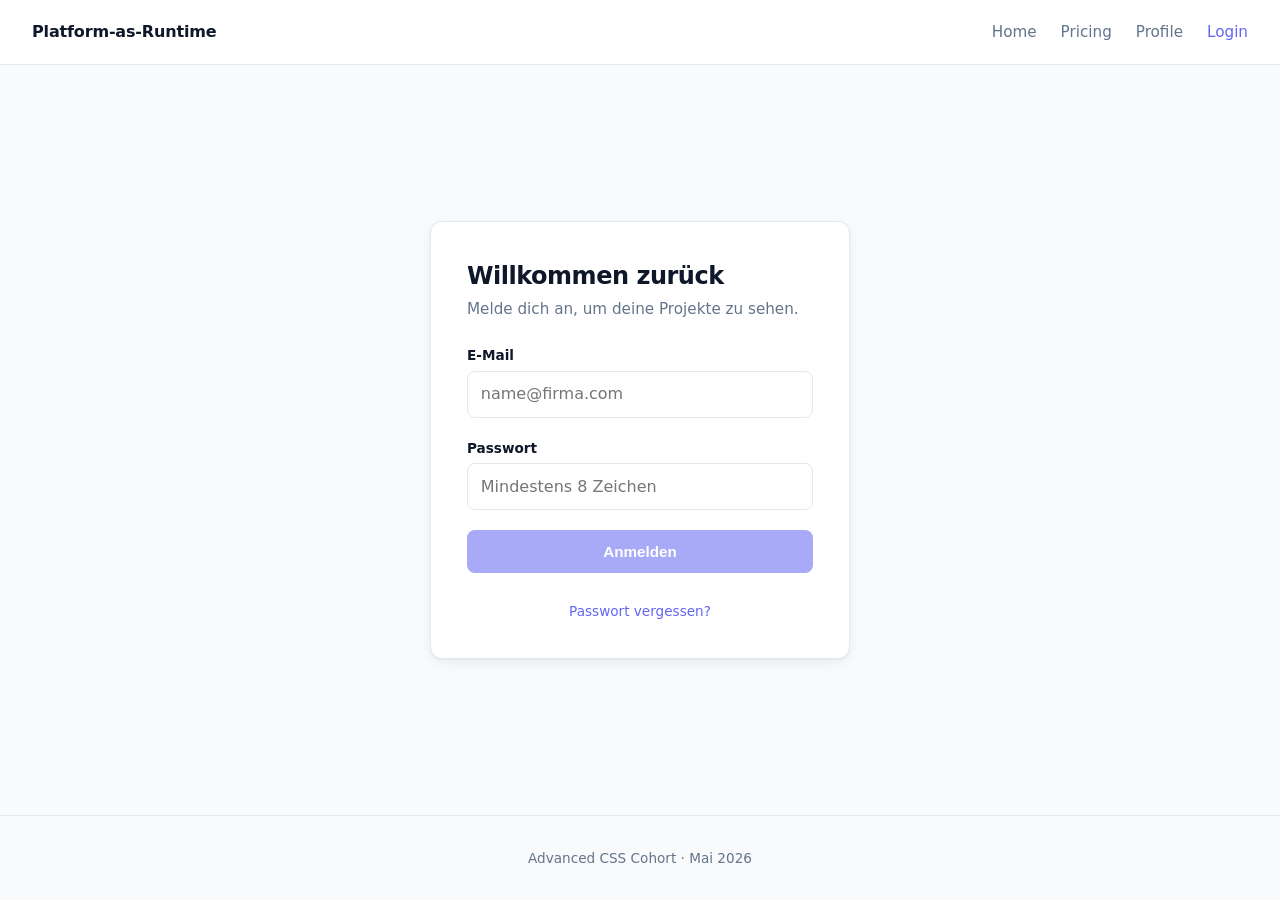
==== login.html @ ac160829 "feat: starter site — Home/Pricing/Profile/Login + tokens + stubs for transitions and tooltips" ====
<!DOCTYPE html>
<html lang="de">
<head>
  <meta charset="UTF-8">
  <meta name="viewport" content="width=device-width, initial-scale=1.0">
  <title>Platform as Runtime — Login</title>
  <link rel="stylesheet" href="tokens.css">
  <link rel="stylesheet" href="base.css">
  <link rel="stylesheet" href="pages.css">
  <link rel="stylesheet" href="transitions.css">
  <link rel="stylesheet" href="tooltips.css">
</head>
<body>
  <header class="site-nav">
    <a href="index.html" class="brand">Platform-as-Runtime</a>
    <nav>
      <a href="index.html">Home</a>
      <a href="pricing.html">Pricing</a>
      <a href="profile.html">Profile</a>
      <a href="login.html" aria-current="page">Login</a>
    </nav>
  </header>

  <main class="page page-login">
    <div class="login-card">
      <h1>Willkommen zurück</h1>
      <p class="subtitle">Melde dich an, um deine Projekte zu sehen.</p>

      <form class="login-form" novalidate>
        <div class="field">
          <label for="email">E-Mail</label>
          <input type="email" id="email" name="email" placeholder="name@firma.com" required>
        </div>

        <div class="field">
          <label for="password">Passwort</label>
          <input type="password" id="password" name="password" placeholder="Mindestens 8 Zeichen" required minlength="8">
        </div>

        <button type="submit" class="btn btn-primary">Anmelden</button>

        <p class="forgot"><a href="#">Passwort vergessen?</a></p>
      </form>
    </div>
  </main>

  <footer class="site-footer">
    <p>Advanced CSS Cohort · Mai 2026</p>
  </footer>
</body>
</html>
---- tokens.css ----
/* ============================================================
   TOKENS.CSS — 3-Layer Token-System
   Layer 1 = Primitives, Layer 2 = Semantic, Layer 3 = Component
   Brand-Wechsel = Layer 2 ändern, alle Layer-3-Werte folgen.
   ============================================================ */

/* LAYER 1 — PRIMITIVES (rohe Werte, niemals direkt in Components) */
:root {
  --slate-50:  #f8fafc;
  --slate-100: #f1f5f9;
  --slate-200: #e2e8f0;
  --slate-300: #cbd5e1;
  --slate-500: #64748b;
  --slate-700: #334155;
  --slate-900: #0f172a;
  --indigo-500: #6366f1;
  --white: #ffffff;
  --black: #000000;
}

/* LAYER 2 — SEMANTIC (Bedeutung, nicht Zahl) */
:root {
  --color-brand:        var(--indigo-500);
  --color-text:         var(--slate-900);
  --color-text-muted:   var(--slate-500);
  --color-bg:           var(--slate-50);
  --color-card:         var(--white);
  --color-border:       var(--slate-200);
  --color-muted:        var(--slate-300);
}

/* LAYER 3 — COMPONENT (color-mix derived, oklch) */
:root {
  --color-featured-tint:   color-mix(in oklch, var(--color-brand)  8%, white);
  --color-featured-border: color-mix(in oklch, var(--color-brand) 70%, white);
  --color-button-hover:    color-mix(in oklch, var(--color-brand) 85%, black);
  --color-tooltip-bg:      var(--slate-900);
  --color-tooltip-text:    var(--slate-50);

  --radius-card:   0.75rem;
  --radius-button: 0.5rem;
  --radius-pill:   999px;

  --shadow-card: 0 1px 2px color-mix(in oklch, var(--black) 4%, transparent),
                 0 4px 12px color-mix(in oklch, var(--black) 6%, transparent);
}
---- base.css ----
/* ============================================================
   BASE.CSS — Reset + Body + Nav + Footer + Buttons
   Wiederverwendbar auf allen Pages.
   ============================================================ */

*,
*::before,
*::after {
  box-sizing: border-box;
  margin: 0;
  padding: 0;
}

html {
  scroll-behavior: smooth;
}

body {
  font-family: system-ui, -apple-system, "Segoe UI", sans-serif;
  background: var(--color-bg);
  color: var(--color-text);
  line-height: 1.5;
  min-height: 100vh;
  display: flex;
  flex-direction: column;
}

/* === Site Navigation (auf allen Pages identisch) === */
.site-nav {
  display: flex;
  justify-content: space-between;
  align-items: center;
  padding: 1.25rem 2rem;
  background: var(--color-card);
  border-bottom: 1px solid var(--color-border);
}

.site-nav .brand {
  font-weight: 700;
  font-size: 1rem;
  color: var(--color-text);
  text-decoration: none;
  letter-spacing: -0.01em;
}

.site-nav nav {
  display: flex;
  gap: 1.5rem;
}

.site-nav nav a {
  color: var(--color-text-muted);
  text-decoration: none;
  font-size: 0.95rem;
  transition: color 0.15s ease;
}

.site-nav nav a:hover,
.site-nav nav a[aria-current="page"] {
  color: var(--color-brand);
}

/* === Main Content === */
.page {
  flex: 1;
  width: 100%;
  max-width: 1100px;
  margin: 0 auto;
  padding: 3rem 2rem;
}

/* === Buttons (geteilt) === */
.btn {
  display: inline-block;
  padding: 0.75rem 1.25rem;
  border-radius: var(--radius-button);
  font-weight: 600;
  font-size: 0.95rem;
  text-decoration: none;
  cursor: pointer;
  border: 1px solid transparent;
  transition: background 0.2s ease, color 0.2s ease, border-color 0.2s ease;
}

.btn-primary {
  background: var(--color-brand);
  color: white;
}

.btn-primary:hover {
  background: var(--color-button-hover);
}

.btn-ghost {
  background: transparent;
  color: var(--color-text);
  border-color: var(--color-border);
}

.btn-ghost:hover {
  border-color: var(--color-brand);
  color: var(--color-brand);
}

.btn:focus-visible {
  outline: 3px solid var(--color-featured-border);
  outline-offset: 2px;
}

/* === Footer === */
.site-footer {
  text-align: center;
  padding: 2rem;
  color: var(--color-text-muted);
  font-size: 0.85rem;
  border-top: 1px solid var(--color-border);
}
---- pages.css ----
/* ============================================================
   PAGES.CSS — Page-spezifische Styles für alle vier Pages.
   Home, Pricing, Profile, Login.
   ============================================================ */

/* ========== HOME ========== */
.page-home .hero {
  text-align: center;
  padding: 3rem 0 4rem;
}

.page-home h1 {
  font-size: clamp(1.75rem, 4vw, 2.75rem);
  font-weight: 800;
  letter-spacing: -0.02em;
  line-height: 1.15;
}

.page-home .lead {
  margin-top: 1.25rem;
  font-size: 1.05rem;
  color: var(--color-text-muted);
  max-width: 640px;
  margin-left: auto;
  margin-right: auto;
}

.page-home .cta-row {
  margin-top: 2rem;
  display: flex;
  gap: 1rem;
  justify-content: center;
  flex-wrap: wrap;
}

.grid-features {
  display: grid;
  grid-template-columns: repeat(auto-fit, minmax(240px, 1fr));
  gap: 1.5rem;
  margin-top: 2rem;
}

.feature-card {
  background: var(--color-card);
  border: 1px solid var(--color-border);
  border-radius: var(--radius-card);
  padding: 1.5rem;
  box-shadow: var(--shadow-card);
}

.feature-card h3 {
  font-size: 1.1rem;
  font-weight: 700;
  margin-bottom: 0.5rem;
}

.feature-card p {
  color: var(--color-text-muted);
  font-size: 0.95rem;
}

/* ========== PRICING ========== */
.page-pricing h1 {
  text-align: center;
  font-size: 2.25rem;
  font-weight: 800;
  letter-spacing: -0.02em;
}

.page-pricing .lead {
  text-align: center;
  color: var(--color-text-muted);
  margin-top: 0.5rem;
  margin-bottom: 2.5rem;
}

.pricing-grid {
  display: grid;
  grid-template-columns: repeat(auto-fit, minmax(260px, 1fr));
  gap: 1.5rem;

  /* === ISSUE #2 — Subgrid kommt hier dazu ===
     Aktuell hat jede Card ihre eigene innere Höhe.
     Cards mit unterschiedlich langen Features-Listen sind
     vertikal nicht aligned. Subgrid auf .plan macht jede Row
     in jeder Card gleich hoch. Code in der Lecture, Block B. */
}

.plan {
  background: var(--color-card);
  border: 1px solid var(--color-border);
  border-radius: var(--radius-card);
  padding: 2rem;
  display: flex;
  flex-direction: column;
  gap: 0.75rem;
  box-shadow: var(--shadow-card);
}

.plan h2 {
  font-size: 1.1rem;
  font-weight: 700;
}

.plan .price {
  font-size: 2.5rem;
  font-weight: 800;
  color: var(--color-brand);
  letter-spacing: -0.02em;
}

.plan .desc {
  color: var(--color-text-muted);
  font-size: 0.95rem;
}

.plan .features {
  list-style: none;
  display: flex;
  flex-direction: column;
  gap: 0.4rem;
  margin: 0.5rem 0;
}

.plan .features li {
  font-size: 0.9rem;
  padding-left: 1.25rem;
  position: relative;
}

.plan .features li::before {
  content: "✓";
  position: absolute;
  left: 0;
  color: var(--color-brand);
  font-weight: 700;
}

.plan .btn {
  margin-top: auto;
  text-align: center;
}

.plan-featured {
  background: var(--color-featured-tint);
  border: 2px solid var(--color-featured-border);
}

/* ========== PROFILE ========== */
.page-profile .profile-header {
  display: flex;
  gap: 1.5rem;
  align-items: center;
  margin-bottom: 2.5rem;
}

.avatar {
  width: 80px;
  height: 80px;
  border-radius: 50%;
  background: var(--color-featured-tint);
  border: 2px solid var(--color-featured-border);
  display: grid;
  place-items: center;
  font-weight: 800;
  font-size: 1.25rem;
  color: var(--color-brand);
  flex-shrink: 0;
}

.profile-meta h1 {
  font-size: 1.75rem;
  font-weight: 800;
  letter-spacing: -0.02em;
}

.profile-meta .role {
  color: var(--color-text-muted);
  font-size: 0.95rem;
  margin-top: 0.15rem;
}

.profile-meta .bio {
  margin-top: 0.5rem;
  max-width: 480px;
}

.stats {
  display: grid;
  grid-template-columns: repeat(auto-fit, minmax(140px, 1fr));
  gap: 1rem;
}

.stat {
  background: var(--color-card);
  border: 1px solid var(--color-border);
  border-radius: var(--radius-card);
  padding: 1.25rem;
  display: flex;
  flex-direction: column;
  gap: 0.25rem;
  text-align: left;
  cursor: pointer;
  font: inherit;
  color: inherit;
  box-shadow: var(--shadow-card);
  transition: border-color 0.15s ease;
}

.stat:hover {
  border-color: var(--color-featured-border);
}

.stat-value {
  font-size: 1.75rem;
  font-weight: 800;
  color: var(--color-brand);
}

.stat-label {
  font-size: 0.85rem;
  color: var(--color-text-muted);
}

/* ========== LOGIN ========== */
.page-login {
  display: grid;
  place-items: center;
}

.login-card {
  width: 100%;
  max-width: 420px;
  background: var(--color-card);
  border: 1px solid var(--color-border);
  border-radius: var(--radius-card);
  padding: 2.25rem;
  box-shadow: var(--shadow-card);
}

.login-card h1 {
  font-size: 1.5rem;
  font-weight: 800;
  letter-spacing: -0.02em;
}

.login-card .subtitle {
  color: var(--color-text-muted);
  font-size: 0.95rem;
  margin-top: 0.25rem;
  margin-bottom: 1.5rem;
}

.login-form {
  display: flex;
  flex-direction: column;
  gap: 1.25rem;
}

.field {
  display: flex;
  flex-direction: column;
  gap: 0.35rem;
}

.field label {
  font-size: 0.85rem;
  font-weight: 600;
}

.field input {
  padding: 0.65rem 0.8rem;
  border: 1px solid var(--color-border);
  border-radius: var(--radius-button);
  font: inherit;
  background: var(--color-card);
  transition: border-color 0.15s ease, box-shadow 0.15s ease;
}

.field input:focus {
  outline: none;
  border-color: var(--color-brand);
  box-shadow: 0 0 0 3px var(--color-featured-tint);
}

.login-form:has(input:placeholder-shown) .btn {
  opacity: 0.55;
  cursor: not-allowed;
}

.forgot {
  text-align: center;
  font-size: 0.85rem;
  margin-top: 0.5rem;
}

.forgot a {
  color: var(--color-brand);
  text-decoration: none;
}
---- transitions.css ----
/* ============================================================
   TRANSITIONS.CSS — View Transitions API
   Diese Datei ist absichtlich fast leer.
   Die Lecture füllt sie zwischen den Markern.

   Issues, die hier gelöst werden:
     · Issue #1 — Page-Transitions zwischen allen vier Pages
     · Issue #4 — view-transition-name Collision (Hyrum's Law)
   ============================================================ */


/* === BEGIN ISSUE #1 — View Transitions Opt-In === */
/*  Wir aktivieren View Transitions als Opt-In für die ganze
    Page. Eine Zeile reicht. Browser ohne Support ignorieren
    es stillschweigend.                                        */



/* === END ISSUE #1 === */


/* === BEGIN ISSUE #1 — Custom Animation für Page-Wechsel === */
/*  Default-Transition ist ein Crossfade. Wir bauen ein leichtes
    Slide-In, das sich nach Linear/Vercel anfühlt.             */



/* === END ISSUE #1 === */


/* === BEGIN ISSUE #4 — Eindeutige Transition-Names === */
/*  Wenn mehrere Elemente auf zwei Pages denselben
    view-transition-name haben, wirft der Browser einen Fehler.
    Wir geben jeder Pricing-Card einen eindeutigen Name.       */



/* === END ISSUE #4 === */
---- tooltips.css ----
/* ============================================================
   TOOLTIPS.CSS — Anchor Positioning API
   Diese Datei ist absichtlich fast leer.
   Die Lecture füllt sie zwischen den Markern.

   Issue, das hier gelöst wird:
     · Issue #3 — Tooltips auf Profile-Stats ohne JS-Library
   ============================================================ */


/* === BEGIN ISSUE #3 — Anchor Setup === */
/*  Jede .stat wird zu einem Anker, an dem ein Tooltip hängt.
    Wir benutzen anchor-name, position-anchor und das
    ::after-Pseudo-Element für den Tooltip-Inhalt.            */



/* === END ISSUE #3 === */


/* === BEGIN ISSUE #3 — Tooltip Visual + Position === */
/*  Tooltip ist standardmäßig versteckt. Auf :hover und :focus
    erscheint er, positioniert über dem Anker.                */



/* === END ISSUE #3 === */


/* === BEGIN ISSUE #5 — @supports Fallback === */
/*  Anchor Positioning läuft Mai 2026 nur in Chromium-Browsern.
    Firefox + Safari sehen einen einfachen, statischen Fallback.
    Das gehört in @supports, damit moderne Browser den Block
    sehen, ältere ihn überspringen.                            */



/* === END ISSUE #5 === */
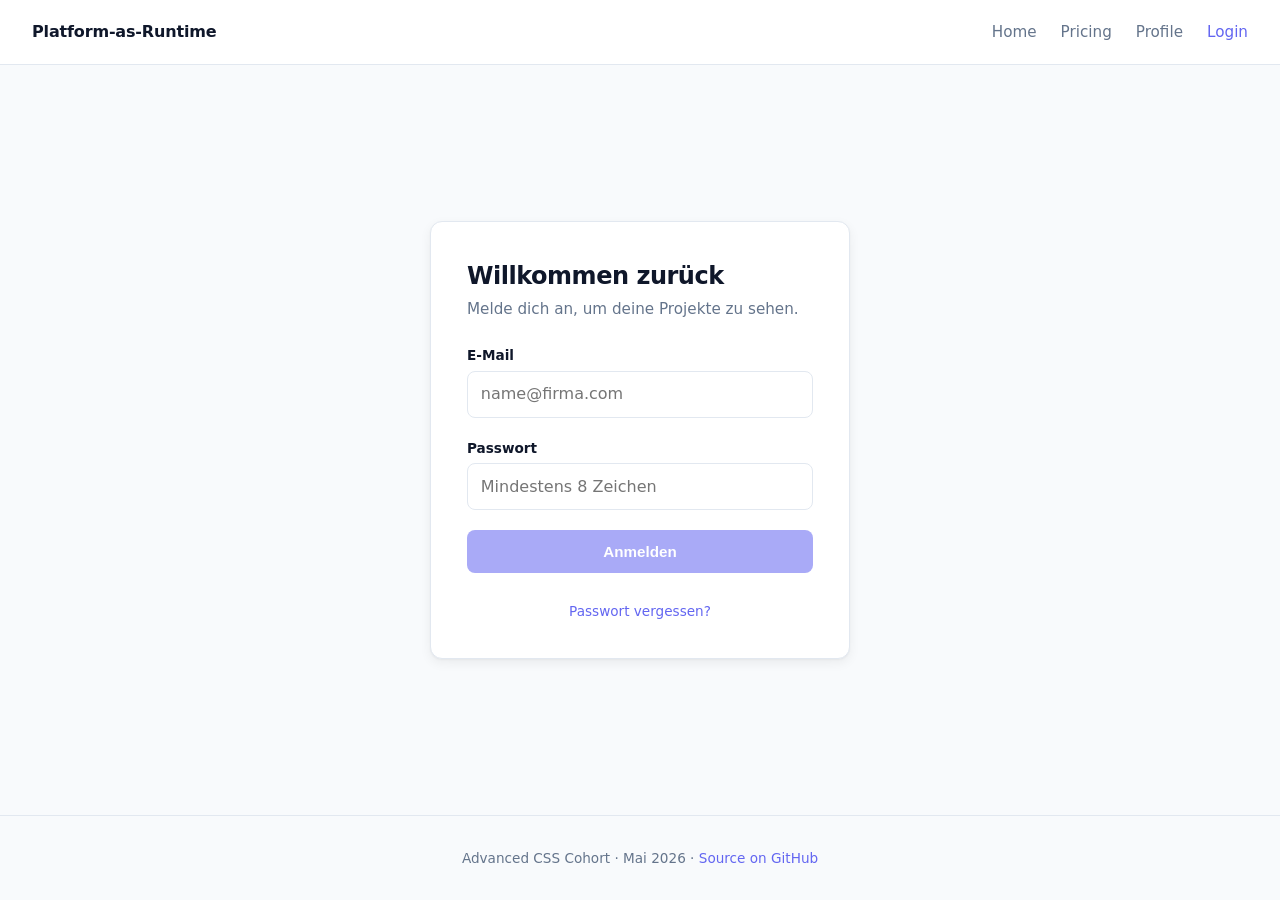
==== commit 6b89fbe3: "feat: add source repo link to footer on all pages, closes #8" ====
--- a/login.html
+++ b/login.html
@@ -45,7 +45,7 @@
   </main>
 
   <footer class="site-footer">
-    <p>Advanced CSS Cohort · Mai 2026</p>
+    <p>Advanced CSS Cohort · Mai 2026 · <a href="https://github.com/OthmanAdi/advanced-css-day-3-platform-as-runtime">Source on GitHub</a></p>
   </footer>
 </body>
 </html>
--- a/base.css
+++ b/base.css
@@ -115,3 +115,12 @@
   font-size: 0.85rem;
   border-top: 1px solid var(--color-border);
 }
+
+.site-footer a {
+  color: var(--color-brand);
+  text-decoration: none;
+}
+
+.site-footer a:hover {
+  text-decoration: underline;
+}
--- a/transitions.css
+++ b/transitions.css
@@ -13,7 +13,9 @@
 /*  Wir aktivieren View Transitions als Opt-In für die ganze
     Page. Eine Zeile reicht. Browser ohne Support ignorieren
     es stillschweigend.                                        */
-
+@view-transition {
+    navigation:auto;
+}
 
 
 /* === END ISSUE #1 === */
@@ -22,7 +24,27 @@
 /* === BEGIN ISSUE #1 — Custom Animation für Page-Wechsel === */
 /*  Default-Transition ist ein Crossfade. Wir bauen ein leichtes
     Slide-In, das sich nach Linear/Vercel anfühlt.             */
+::view-transition-old(root){
+    animation: 250ms cubic-bezier(0.4, 0, 0.2, 1) both fade-slide-out;
+}
 
+::view-transition-new(root){
+    animation: 250ms cubic-bezier(0.4, 0, 0.2, 1) both fade-slide-in;
+}
+
+@keyframes fade-slide-out{
+    to{
+        opacity: 0;
+        transform: translateY(-8px);
+    }
+}
+
+@keyframes fade-slide-in {
+    from{
+        opacity: 0;
+        transform: translateY(8px);
+    }
+}
 
 
 /* === END ISSUE #1 === */
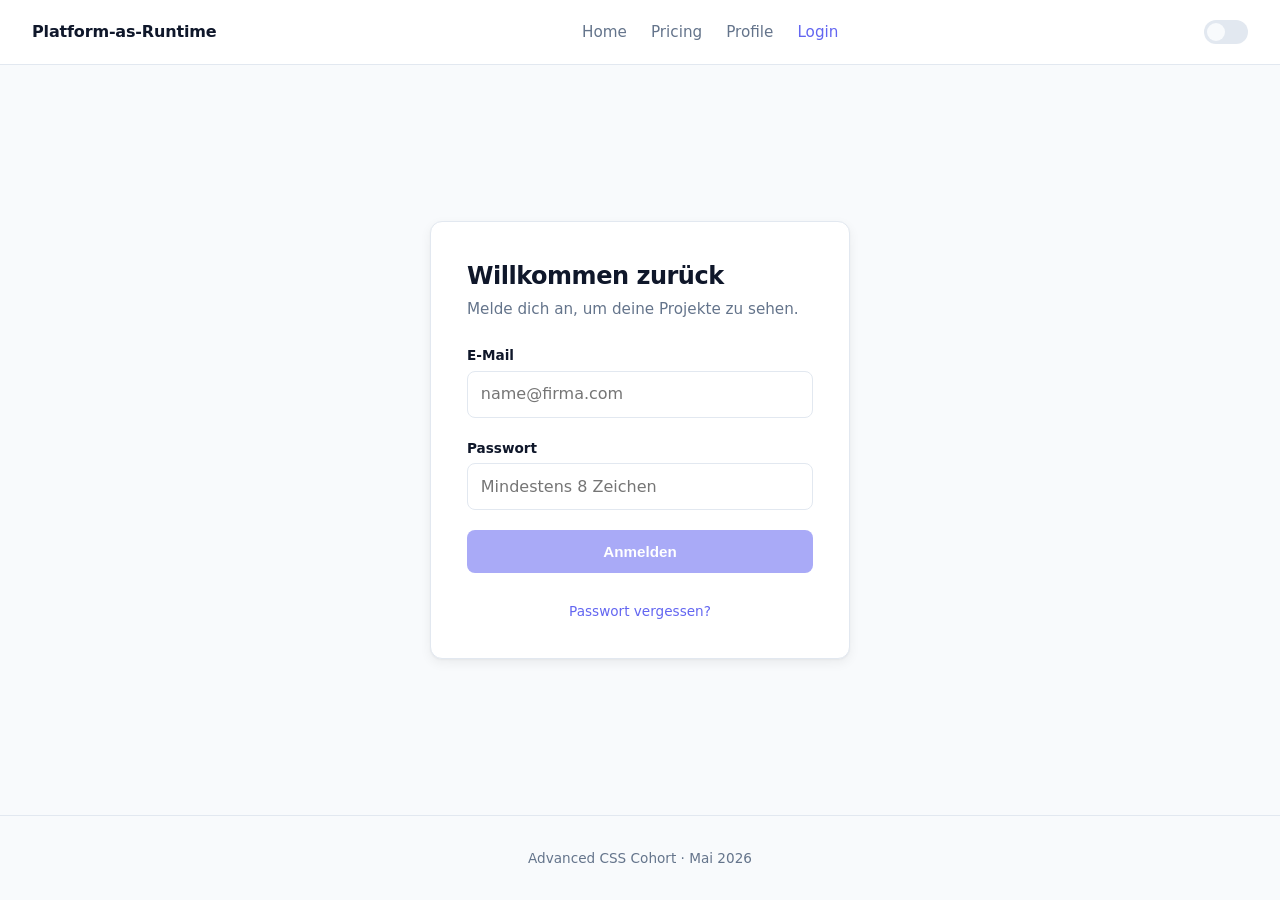
==== commit 776c89a5: "feat: dark mode toggle with :has() and checkbox, closes #14" ====
--- a/login.html
+++ b/login.html
@@ -19,6 +19,10 @@
       <a href="profile.html">Profile</a>
       <a href="login.html" aria-current="page">Login</a>
     </nav>
+    <label class="theme-switch" aria-label="Dark Mode umschalten">
+      <input type="checkbox" id="theme-toggle">
+      <span class="theme-switch-slider"></span>
+    </label>
   </header>
 
   <main class="page page-login">
@@ -45,7 +49,7 @@
   </main>
 
   <footer class="site-footer">
-    <p>Advanced CSS Cohort · Mai 2026 · <a href="https://github.com/OthmanAdi/advanced-css-day-3-platform-as-runtime">Source on GitHub</a></p>
+    <p>Advanced CSS Cohort · Mai 2026</p>
   </footer>
 </body>
 </html>
--- a/tokens.css
+++ b/tokens.css
@@ -44,3 +44,13 @@
   --shadow-card: 0 1px 2px color-mix(in oklch, var(--black) 4%, transparent),
                  0 4px 12px color-mix(in oklch, var(--black) 6%, transparent);
 }
+
+/* DARK MODE — activated via :has() when #theme-toggle is checked */
+body:has(#theme-toggle:checked) {
+  --color-text:         var(--slate-50);
+  --color-text-muted:   var(--slate-300);
+  --color-bg:           var(--slate-900);
+  --color-card:         var(--slate-700);
+  --color-border:       var(--slate-500);
+  --color-muted:        var(--slate-500);
+}
--- a/base.css
+++ b/base.css
@@ -60,6 +60,55 @@
   color: var(--color-brand);
 }
 
+/* === Theme Toggle === */
+.theme-switch {
+  position: relative;
+  display: inline-block;
+  width: 44px;
+  height: 24px;
+  cursor: pointer;
+  flex-shrink: 0;
+}
+
+.theme-switch input {
+  opacity: 0;
+  width: 0;
+  height: 0;
+}
+
+.theme-switch-slider {
+  position: absolute;
+  inset: 0;
+  background: var(--color-border);
+  border-radius: var(--radius-pill);
+  transition: background 0.25s ease;
+}
+
+.theme-switch-slider::before {
+  content: "";
+  position: absolute;
+  width: 18px;
+  height: 18px;
+  left: 3px;
+  bottom: 3px;
+  background: var(--color-bg);
+  border-radius: 50%;
+  transition: transform 0.25s ease;
+}
+
+.theme-switch input:checked + .theme-switch-slider {
+  background: var(--color-brand);
+}
+
+.theme-switch input:checked + .theme-switch-slider::before {
+  transform: translateX(20px);
+}
+
+.theme-switch input:focus-visible + .theme-switch-slider {
+  outline: 3px solid var(--color-featured-border);
+  outline-offset: 2px;
+}
+
 /* === Main Content === */
 .page {
   flex: 1;
@@ -115,12 +164,3 @@
   font-size: 0.85rem;
   border-top: 1px solid var(--color-border);
 }
-
-.site-footer a {
-  color: var(--color-brand);
-  text-decoration: none;
-}
-
-.site-footer a:hover {
-  text-decoration: underline;
-}
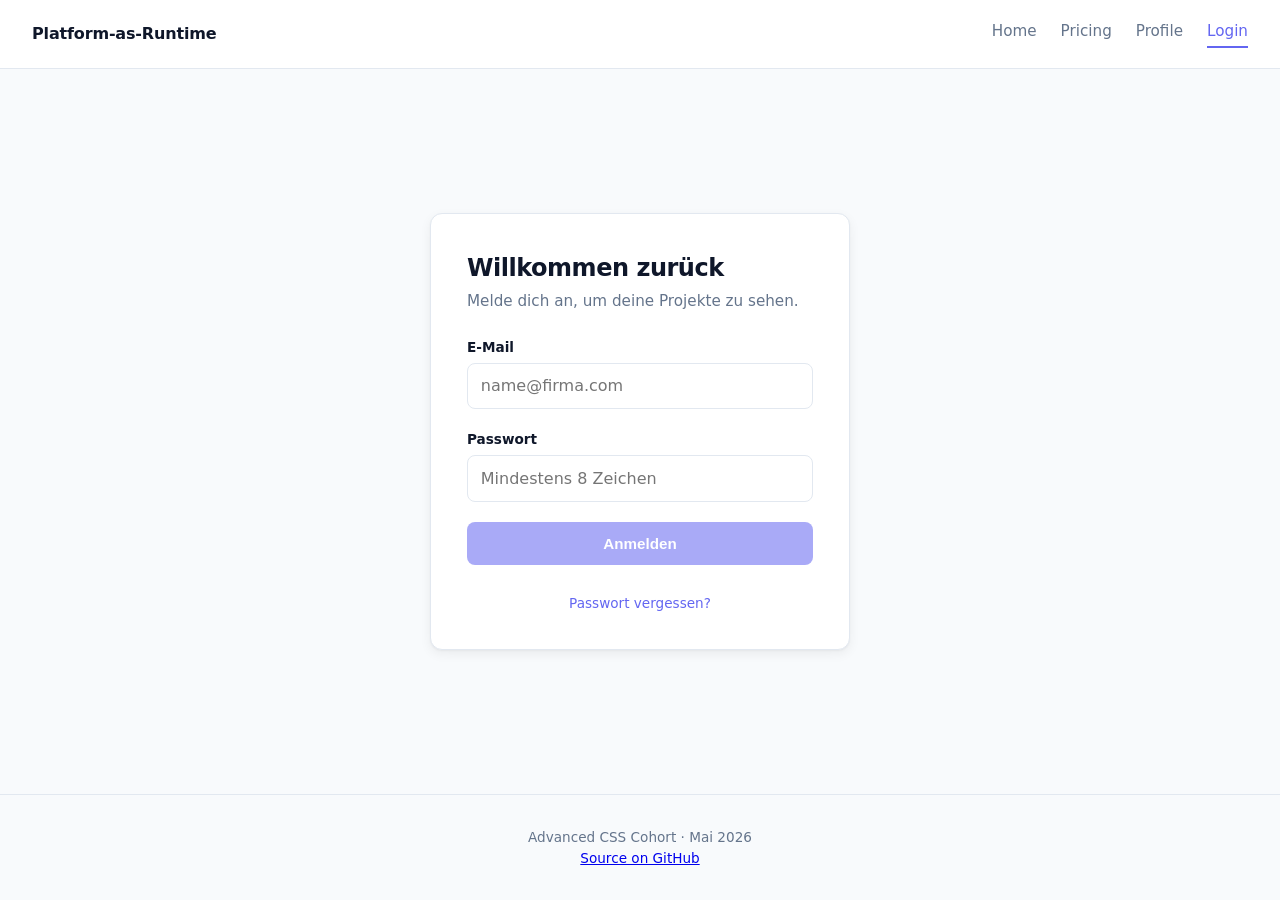
==== commit 5c7227d1: "added footer link on every .html" ====
--- a/login.html
+++ b/login.html
@@ -19,10 +19,6 @@
       <a href="profile.html">Profile</a>
       <a href="login.html" aria-current="page">Login</a>
     </nav>
-    <label class="theme-switch" aria-label="Dark Mode umschalten">
-      <input type="checkbox" id="theme-toggle">
-      <span class="theme-switch-slider"></span>
-    </label>
   </header>
 
   <main class="page page-login">
@@ -50,6 +46,7 @@
 
   <footer class="site-footer">
     <p>Advanced CSS Cohort · Mai 2026</p>
+    <p><a href="https://github.com/OthmanAdi/advanced-css-day-3-platform-as-runtime" target="_blank" rel="noopener noreferrer">Source on GitHub</a></p>
   </footer>
 </body>
 </html>
--- a/base.css
+++ b/base.css
@@ -55,59 +55,16 @@
   transition: color 0.15s ease;
 }
 
-.site-nav nav a:hover,
-.site-nav nav a[aria-current="page"] {
+.site-nav nav a:hover {
   color: var(--color-brand);
 }
 
-/* === Theme Toggle === */
-.theme-switch {
-  position: relative;
-  display: inline-block;
-  width: 44px;
-  height: 24px;
-  cursor: pointer;
-  flex-shrink: 0;
+.site-nav nav a[aria-current="page"] {
+  color: var(--color-brand);
+  border-bottom: 2px solid var(--color-brand);
+  padding-bottom: 0.2rem;
 }
 
-.theme-switch input {
-  opacity: 0;
-  width: 0;
-  height: 0;
-}
-
-.theme-switch-slider {
-  position: absolute;
-  inset: 0;
-  background: var(--color-border);
-  border-radius: var(--radius-pill);
-  transition: background 0.25s ease;
-}
-
-.theme-switch-slider::before {
-  content: "";
-  position: absolute;
-  width: 18px;
-  height: 18px;
-  left: 3px;
-  bottom: 3px;
-  background: var(--color-bg);
-  border-radius: 50%;
-  transition: transform 0.25s ease;
-}
-
-.theme-switch input:checked + .theme-switch-slider {
-  background: var(--color-brand);
-}
-
-.theme-switch input:checked + .theme-switch-slider::before {
-  transform: translateX(20px);
-}
-
-.theme-switch input:focus-visible + .theme-switch-slider {
-  outline: 3px solid var(--color-featured-border);
-  outline-offset: 2px;
-}
 
 /* === Main Content === */
 .page {
@@ -163,4 +120,4 @@
   color: var(--color-text-muted);
   font-size: 0.85rem;
   border-top: 1px solid var(--color-border);
-}
+}
--- a/pages.css
+++ b/pages.css
@@ -9,6 +9,24 @@
   padding: 3rem 0 4rem;
 }
 
+.page-home .hero>* {
+  animation: fade-in-slide linear both;
+  animation-timeline: view();
+  animation-range: entry 0% entry 30%;
+}
+
+@keyframes fade-in-slide {
+  from {
+    opacity: 0;
+    transform: translateY(30px);
+  }
+
+  to {
+    opacity: 1;
+    transform: translateY(0);
+  }
+}
+
 .page-home h1 {
   font-size: clamp(1.75rem, 4vw, 2.75rem);
   font-weight: 800;
@@ -76,7 +94,8 @@
 
 .pricing-grid {
   display: grid;
-  grid-template-columns: repeat(auto-fit, minmax(260px, 1fr));
+  grid-template-columns: repeat(auti-fit, minmax(280px, 1fr));
+  grid-template-rows: auto auto auto 1fr auto;
   gap: 1.5rem;
 
   /* === ISSUE #2 — Subgrid kommt hier dazu ===
@@ -91,8 +110,10 @@
   border: 1px solid var(--color-border);
   border-radius: var(--radius-card);
   padding: 2rem;
-  display: flex;
-  flex-direction: column;
+  display: grid;
+  grid-row: span 5;
+  grid-template-rows: subgrid;
+  /* flex-direction: column; */
   gap: 0.75rem;
   box-shadow: var(--shadow-card);
 }
@@ -117,9 +138,10 @@
 .plan .features {
   list-style: none;
   display: flex;
-  flex-direction: column;
+  /* flex-direction: column; */
   gap: 0.4rem;
   margin: 0.5rem 0;
+  grid-template-columns: repeat(auto-fit, minmax(240px, 1fr));
 }
 
 .plan .features li {
@@ -137,7 +159,6 @@
 }
 
 .plan .btn {
-  margin-top: auto;
   text-align: center;
 }
 
@@ -283,6 +304,49 @@
   box-shadow: 0 0 0 3px var(--color-featured-tint);
 }
 
+/* Error-State für Email-Feld: nur wenn nicht leer UND invalid */
+.field:has(input:not(:placeholder-shown):invalid) input {
+  border-color: var(--color-error, #ef4444);
+  animation: color-shift 0.3s ease;
+}
+
+.field:has(input:not(:placeholder-shown):invalid) {
+  position: relative;
+}
+
+.field:has(input:not(:placeholder-shown):invalid)::after {
+  content: "✕";
+  position: absolute;
+  right: 0.75rem;
+  top: 1.6rem;
+  color: var(--color-error, #ef4444);
+  font-size: 0.9rem;
+  pointer-events: none;
+  animation: fade-in 0.3s ease;
+}
+
+@keyframes fade-in {
+  from {
+    opacity: 0;
+    transform: translateY(-2px);
+  }
+
+  to {
+    opacity: 1;
+    transform: translateY(0);
+  }
+}
+
+@keyframes color-shift {
+  from {
+    border-color: var(--color-brand);
+  }
+
+  to {
+    border-color: var(--color-error, #ef4444);
+  }
+}
+
 .login-form:has(input:placeholder-shown) .btn {
   opacity: 0.55;
   cursor: not-allowed;
@@ -298,3 +362,101 @@
   color: var(--color-brand);
   text-decoration: none;
 }
+
+/* ========== 404 ========== */
+.page-404 {
+  display: grid;
+  place-items: center;
+  position: relative;
+  overflow: hidden;
+  background: linear-gradient(135deg, #0f0c29, #302b63, #24243e);
+  background-size: 400% 400%;
+  animation: multiverseShift 15s ease infinite;
+}
+
+.page-404::before {
+  content: '';
+  position: absolute;
+  top: 0;
+  left: 0;
+  right: 0;
+  bottom: 0;
+  background-image:
+    radial-gradient(circle at 20% 50%, rgba(120, 119, 198, 0.3) 0%, transparent 50%),
+    radial-gradient(circle at 80% 80%, rgba(255, 119, 198, 0.2) 0%, transparent 50%),
+    radial-gradient(circle at 40% 20%, rgba(120, 219, 255, 0.2) 0%, transparent 50%);
+  animation: universePulse 8s ease-in-out infinite;
+}
+
+.page-404::after {
+  content: '';
+  position: absolute;
+  top: 0;
+  left: 0;
+  right: 0;
+  bottom: 0;
+  background-image:
+    radial-gradient(1px 1px at 10% 10%, white, transparent),
+    radial-gradient(1px 1px at 20% 30%, white, transparent),
+    radial-gradient(1px 1px at 30% 70%, white, transparent),
+    radial-gradient(1px 1px at 40% 20%, white, transparent),
+    radial-gradient(1px 1px at 50% 50%, white, transparent),
+    radial-gradient(1px 1px at 60% 80%, white, transparent),
+    radial-gradient(1px 1px at 70% 30%, white, transparent),
+    radial-gradient(1px 1px at 80% 60%, white, transparent),
+    radial-gradient(1px 1px at 90% 40%, white, transparent),
+    radial-gradient(2px 2px at 15% 45%, rgba(255, 255, 255, 0.8), transparent),
+    radial-gradient(2px 2px at 75% 25%, rgba(255, 255, 255, 0.8), transparent);
+  background-size: 200% 200%;
+  animation: starsFloat 20s linear infinite;
+  opacity: 0.6;
+}
+
+@keyframes multiverseShift {
+  0% { background-position: 0% 50%; }
+  50% { background-position: 100% 50%; }
+  100% { background-position: 0% 50%; }
+}
+
+@keyframes universePulse {
+  0%, 100% { opacity: 0.3; transform: scale(1); }
+  50% { opacity: 0.8; transform: scale(1.1); }
+}
+
+@keyframes starsFloat {
+  0% { background-position: 0% 0%; }
+  100% { background-position: 200% 200%; }
+}
+
+.error-card {
+  width: 100%;
+  max-width: 420px;
+  background: rgba(255, 255, 255, 0.85);
+  border: 1px solid var(--color-border);
+  border-radius: var(--radius-card);
+  padding: 2.25rem;
+  box-shadow: var(--shadow-card);
+  text-align: center;
+  position: relative;
+  z-index: 1;
+  backdrop-filter: blur(10px);
+}
+
+.error-card h1 {
+  font-size: 1.5rem;
+  font-weight: 800;
+  letter-spacing: -0.02em;
+  margin-bottom: 1.5rem;
+}
+
+.error-card .subtitle {
+  color: var(--color-text-muted);
+  font-size: 0.95rem;
+  line-height: 1.6;
+  margin-bottom: 2rem;
+}
+
+.error-card .btn {
+  display: inline-block;
+  margin-top: 1rem;
+}
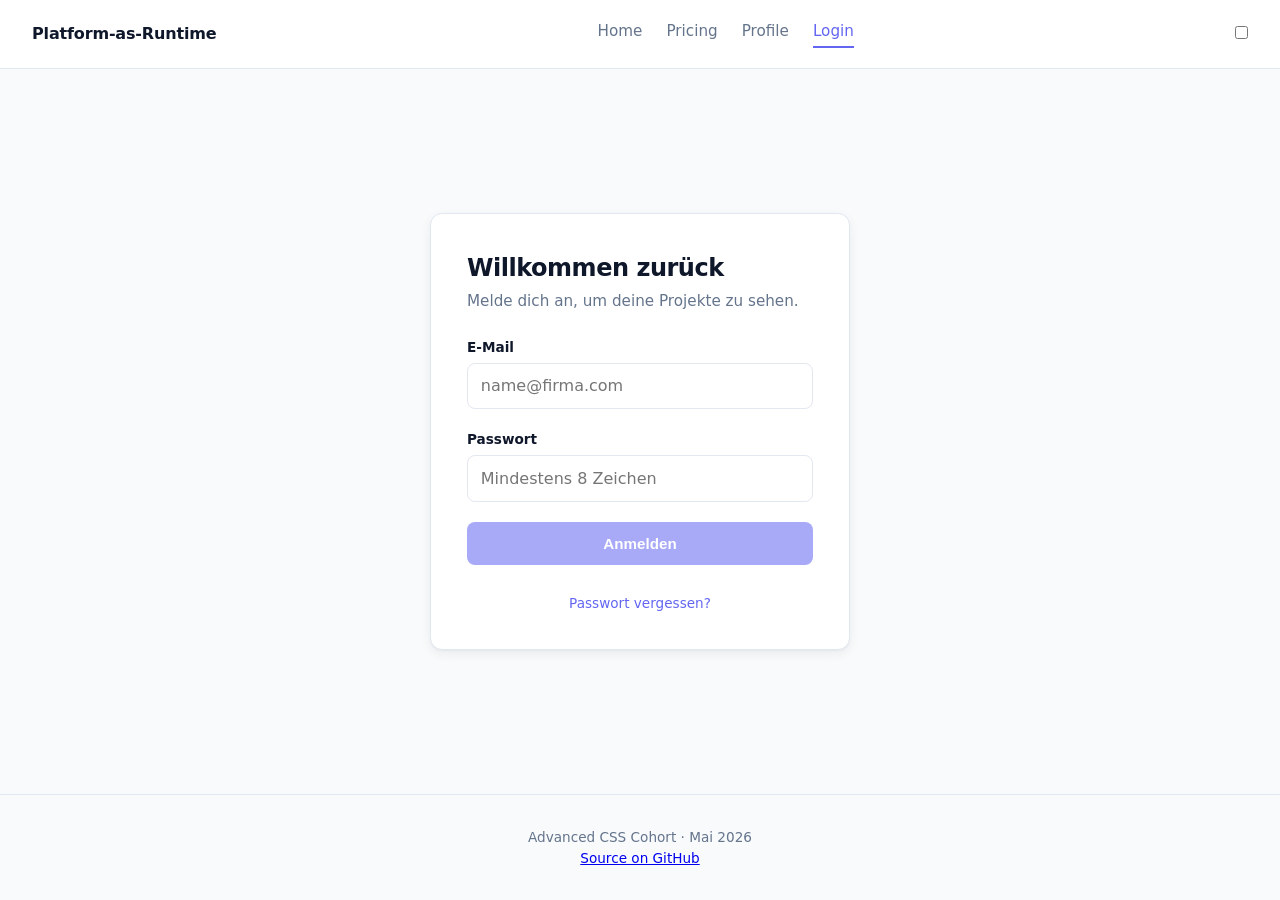
==== commit 5075ccf4: "Merge branch 'main' into issue-14-dark-mode-toggle" ====
--- a/login.html
+++ b/login.html
@@ -19,6 +19,10 @@
       <a href="profile.html">Profile</a>
       <a href="login.html" aria-current="page">Login</a>
     </nav>
+    <label class="theme-switch" aria-label="Dark Mode umschalten">
+      <input type="checkbox" id="theme-toggle">
+      <span class="theme-switch-slider"></span>
+    </label>
   </header>
 
   <main class="page page-login">
--- a/base.css
+++ b/base.css
@@ -97,17 +97,20 @@
   background: var(--color-button-hover);
 }
 
+/* (0,1,0) */
 .btn-ghost {
   background: transparent;
   color: var(--color-text);
   border-color: var(--color-border);
 }
 
+/* (0,2,0) */
 .btn-ghost:hover {
   border-color: var(--color-brand);
   color: var(--color-brand);
 }
 
+/* (0,2,0) */
 .btn:focus-visible {
   outline: 3px solid var(--color-featured-border);
   outline-offset: 2px;
--- a/pages.css
+++ b/pages.css
@@ -9,7 +9,7 @@
   padding: 3rem 0 4rem;
 }
 
-.page-home .hero>* {
+.page-home .hero > * {
   animation: fade-in-slide linear both;
   animation-timeline: view();
   animation-range: entry 0% entry 30%;
@@ -20,7 +20,6 @@
     opacity: 0;
     transform: translateY(30px);
   }
-
   to {
     opacity: 1;
     transform: translateY(0);
@@ -94,7 +93,7 @@
 
 .pricing-grid {
   display: grid;
-  grid-template-columns: repeat(auti-fit, minmax(280px, 1fr));
+  grid-template-columns: repeat(auto-fit, minmax(260px, 1fr));
   grid-template-rows: auto auto auto 1fr auto;
   gap: 1.5rem;
 
@@ -138,10 +137,9 @@
 .plan .features {
   list-style: none;
   display: flex;
-  /* flex-direction: column; */
+  flex-direction: column;
   gap: 0.4rem;
   margin: 0.5rem 0;
-  grid-template-columns: repeat(auto-fit, minmax(240px, 1fr));
 }
 
 .plan .features li {
@@ -326,25 +324,13 @@
 }
 
 @keyframes fade-in {
-  from {
-    opacity: 0;
-    transform: translateY(-2px);
-  }
-
-  to {
-    opacity: 1;
-    transform: translateY(0);
-  }
+  from { opacity: 0; transform: translateY(-2px); }
+  to { opacity: 1; transform: translateY(0); }
 }
 
 @keyframes color-shift {
-  from {
-    border-color: var(--color-brand);
-  }
-
-  to {
-    border-color: var(--color-error, #ef4444);
-  }
+  from { border-color: var(--color-brand); }
+  to { border-color: var(--color-error, #ef4444); }
 }
 
 .login-form:has(input:placeholder-shown) .btn {
--- a/transitions.css
+++ b/transitions.css
@@ -58,3 +58,20 @@
 
 
 /* === END ISSUE #4 === */
+
+/* Naming Convestion support to article id´s & adding smooth transition */
+
+#plan-hobby{
+    view-transition-name: --plan-hobby;
+}
+#plan-starter{
+    view-transition-name: --plan-starter;
+}
+#plan-pro{
+    view-transition-name: --plan-pro;
+}
+#plan-enterprise{
+    view-transition-name: --plan-enterprise;
+    }
+
+
--- a/tooltips.css
+++ b/tooltips.css
@@ -6,7 +6,28 @@
    Issue, das hier gelöst wird:
      · Issue #3 — Tooltips auf Profile-Stats ohne JS-Library
    ============================================================ */
+@supports(anchor-name: --x) {
+    /* Alle Styles in diesem Block laufen nur in Browsern, die die Anchor Positioning API unterstützen. */
 
+
+.start {
+    anchor-name: --stat;
+    position: relative;
+    /*Dies ist fur anchro positioning NICHT gebraucht, 
+    sonderen gilt als sicherheits netz falls der browser AP noch nicht 
+    unterstutzt*/
+}
+
+.start[data-tooltip]::after {
+    content: attr(data-tooltip);
+    position: absolute;
+    position-anchor: --stat;
+    bottom: anchor(top);
+    left: anchor(center);
+    translate: -50% -8px;
+    white-space: nowrap;
+    pointer-events: none;
+}
 
 /* === BEGIN ISSUE #3 — Anchor Setup === */
 /*  Jede .stat wird zu einem Anker, an dem ein Tooltip hängt.
@@ -22,6 +43,24 @@
 /*  Tooltip ist standardmäßig versteckt. Auf :hover und :focus
     erscheint er, positioniert über dem Anker.                */
 
+.start[data-tooltip]::after {
+    background: var(--color-tooltip-bg);
+    color: var(--color-tooltip-text);
+    font-size: 0.8rem;
+    font-weight: 500;
+    padding: 0.4rem 0.65rem;
+    border-radius: var(--radius-button);
+    box-shadow: var(--shadow-card);
+    opacity: 0;
+    translate: -50% 0px;
+    transition: opacity 0.15s ease, translate 0.15s ease;
+}
+
+.stat:hover::after,
+.stat:focus-visible::after {
+    opacity: 1;
+    translate: -50% -8px;
+}}
 
 
 /* === END ISSUE #3 === */
@@ -35,4 +74,4 @@
 
 
 
-/* === END ISSUE #5 === */
+/* === END ISSUE #5 === */
